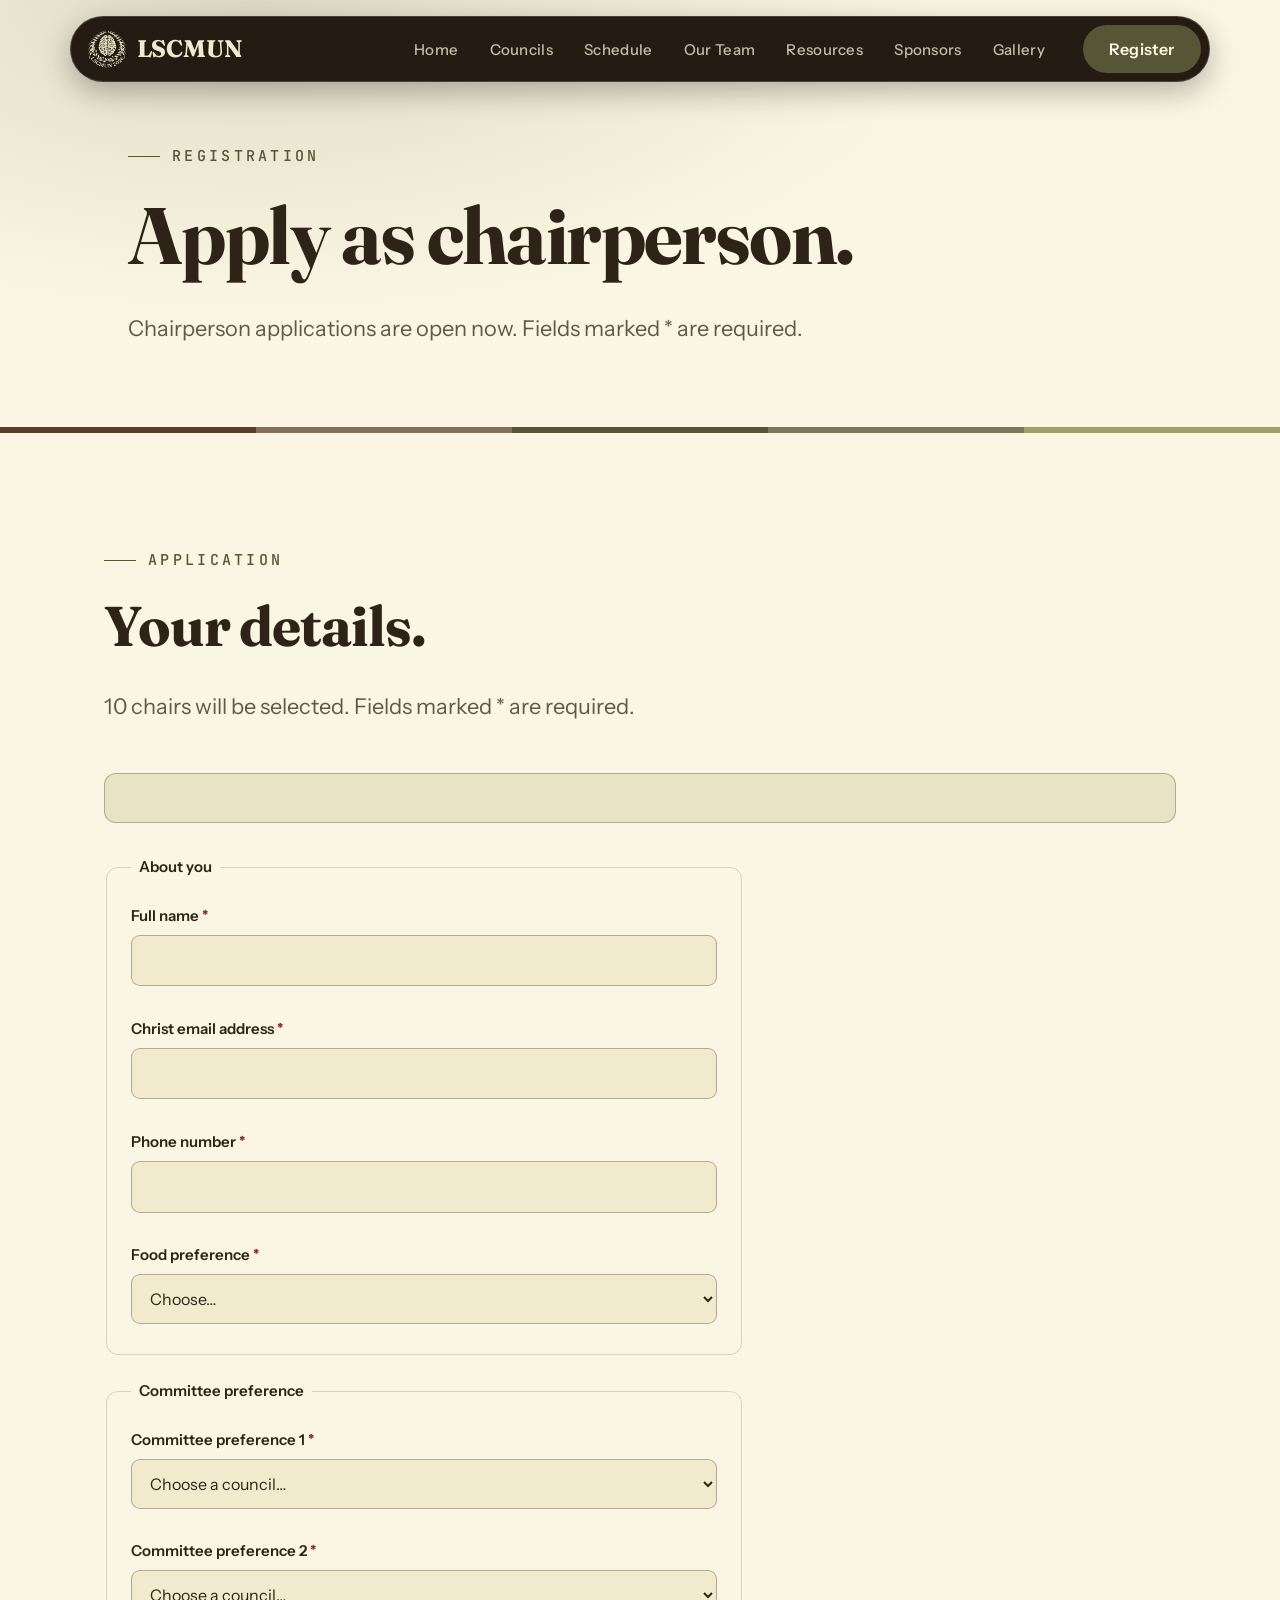
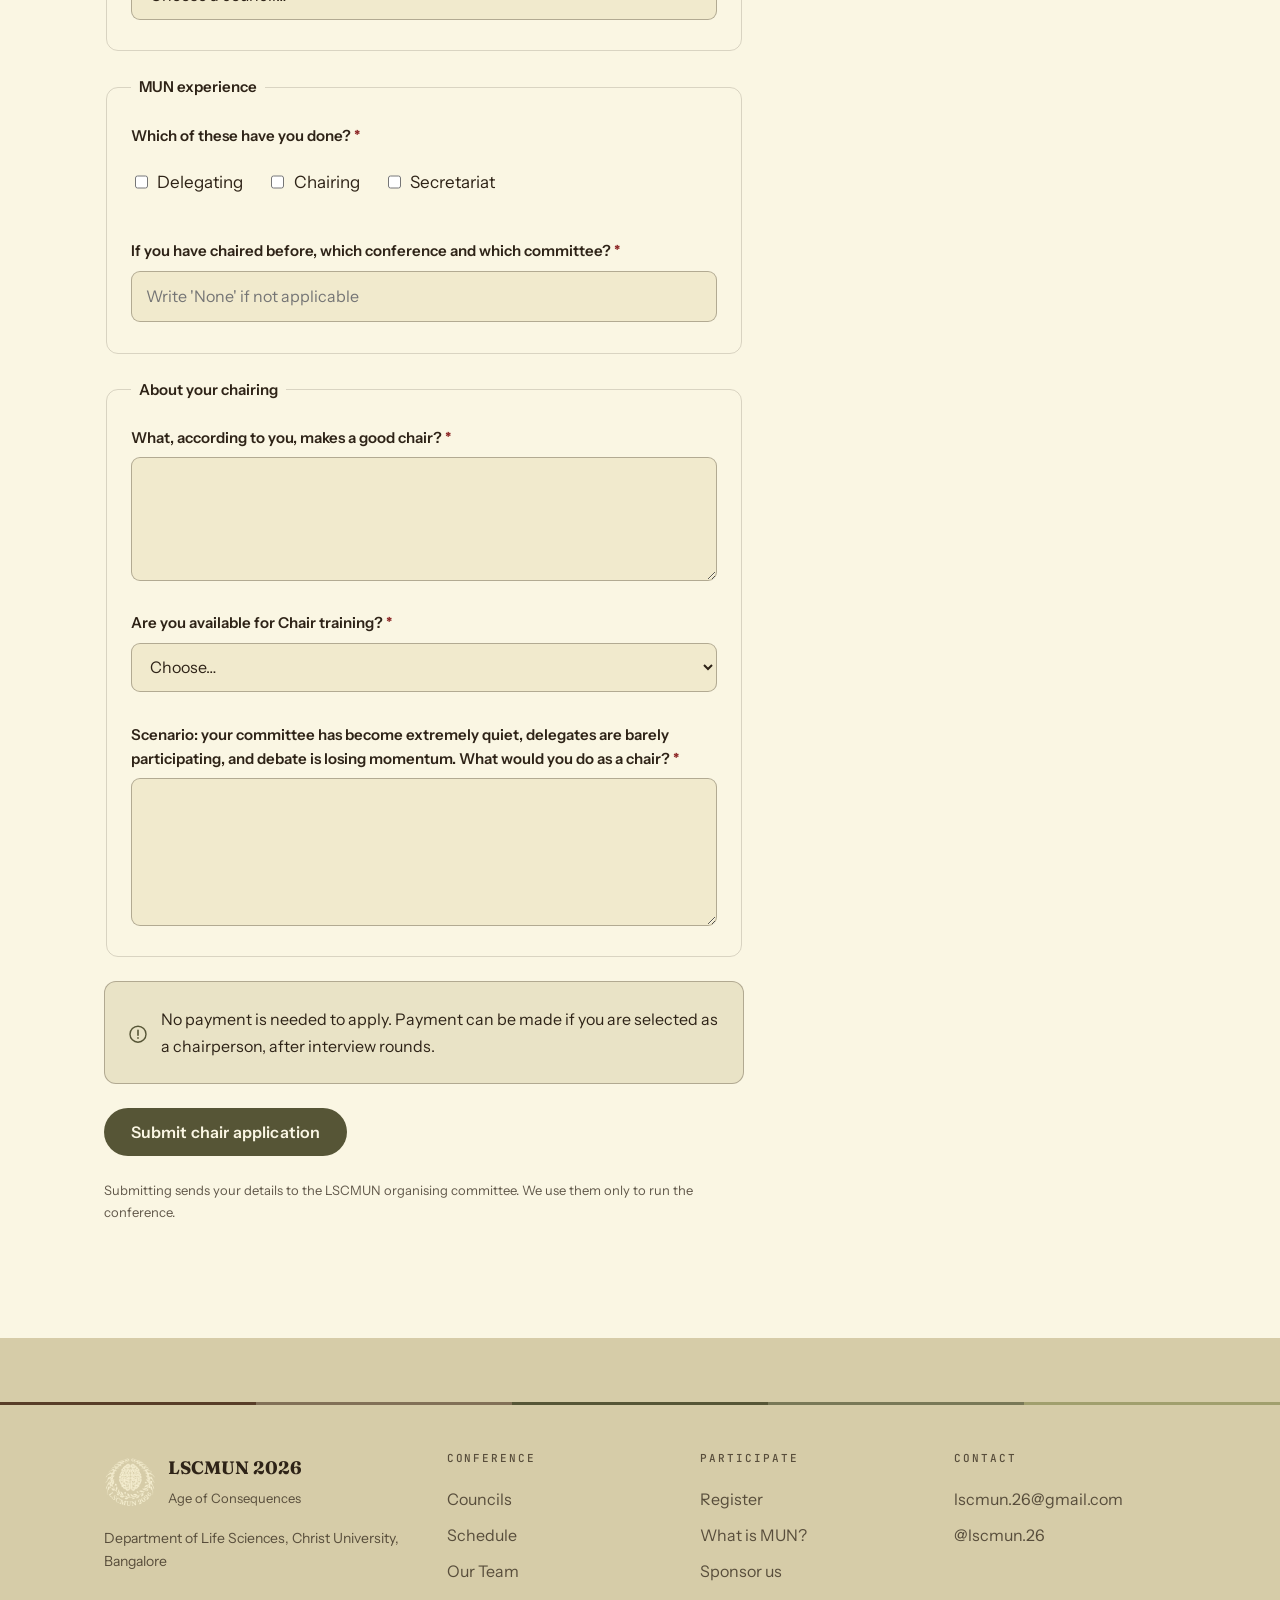
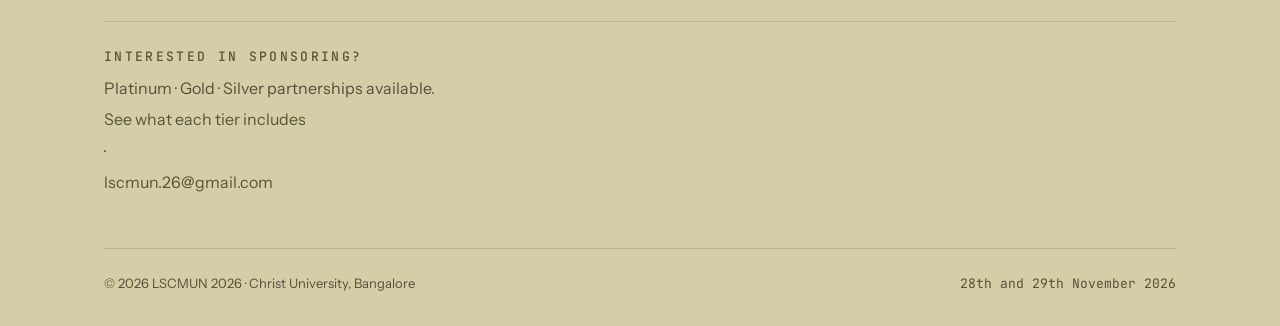
==== register.html @ cf663084 "Add LSCMUN site" ====
<!DOCTYPE html>
<html lang="en">
<head>
<meta charset="utf-8">
<meta name="viewport" content="width=device-width, initial-scale=1">
<title>Register — LSCMUN 2026</title>
<meta name="description" content="Apply to be a chairperson at LSCMUN 2026. Delegate, press, security and runner registration open later.">
<link rel="icon" href="assets/img/lscmun-mark-cream-sm.png">
<link rel="preconnect" href="https://fonts.googleapis.com">
<link rel="preconnect" href="https://fonts.gstatic.com" crossorigin>
<link rel="stylesheet" href="assets/css/site.css">
</head>
<body class="invert">
<a class="skip" href="#main">Skip to main content</a>
<div data-nav></div>

<main id="main">
  <header class="phead">
    <div class="wrap">
      <p class="eyebrow">Registration</p>
      <h1 class="h-xl u-mb4">Apply as chairperson.</h1>
      <p class="lede">
        Chairperson applications are open now. Fields marked <span class="req" aria-hidden="true">*</span> are
        required.
      </p>
    </div>
  </header>

  <div data-strata></div>

  <!--
  ============ ROLES ============
  ROLES/FEES/PAYMENT/FORM below are paused (delegate/press/security/runner
  registration) — not yet announced, so intentionally not mentioned on the
  page at all right now. Delete this comment block to reopen when ready.
  <section class="section">
    <div class="wrap">
      <p class="eyebrow reveal">Step one</p>
      <h2 class="h-lg u-mb5 reveal">Decide what you are coming as.</h2>
      <div class="grid grid--3">
        <div class="card reveal"><h3>Delegate</h3><p>Represents a country other than your own and argues from its position, not yours. Assigned to one council for both days.</p></div>
        <div class="card reveal" data-delay="120"><h3>Press</h3><p>The International Press Corps has three wings — Journalism, Caricaturing and Photography. Journalists report on significant developments and write stories around the proceedings, caricaturists use creativity and satire to portray the lighter and more thought-provoking sides of the conference, and photographers capture the memorable moments through their lens. Together, the three wings turn the conference into a story that extends beyond the committee rooms.</p></div>
        <div class="card reveal"><h3>Security</h3><p>Stationed in a council to keep proceedings orderly, and accompanies any delegate who leaves the room. One per council.</p></div>
        <div class="card reveal" data-delay="60"><h3>Runner</h3><p>Carries diplomatic notes between delegates and reads them to ensure decorum is maintained in what gets passed around. One per council.</p></div>
      </div>
      <div class="notice u-mt5 reveal" style="max-width:var(--measure)">
        <svg width="18" height="18" viewBox="0 0 18 18" fill="none" aria-hidden="true">
          <circle cx="9" cy="9" r="8" stroke="currentColor" stroke-width="1.4"/>
          <path d="M9 5v5M9 12.5v.5" stroke="currentColor" stroke-width="1.6" stroke-linecap="round"/>
        </svg>
        <div>Security and Runner spots are filled on a first come, first served basis — 9 Runner and 15 Security positions available.</div>
      </div>
    </div>
  </section>

  ============ FEES ============
  <section class="section section--raised">
    <div class="wrap">
      <p class="eyebrow reveal">Step two</p>
      <h2 class="h-lg u-mb5 reveal">What it costs.</h2>
      <div class="grid grid--2" style="gap:var(--s5)">
        <div class="reveal" data-fees></div>
        <div class="reveal" data-delay="80">
          <div class="prose">
            <p>The fee covers your council materials — placard, notepad, pen, ID card and certificate — along with
              catered lunch, in-council breakfast and snacks across both days.</p>
            <p><strong data-deadline>Early bird closes on a date to be announced.</strong>
              The table on the left always shows the rate in effect right now — it changes over by itself the
              moment early bird ends.</p>
          </div>
          <div class="notice u-mt4">
            <svg width="18" height="18" viewBox="0 0 18 18" fill="none" aria-hidden="true">
              <circle cx="9" cy="9" r="8" stroke="currentColor" stroke-width="1.4"/>
              <path d="M9 5v5M9 12.5v.5" stroke="currentColor" stroke-width="1.6" stroke-linecap="round"/>
            </svg>
            <div>Your registration is only confirmed once the Finance team has matched your payment reference
              against the account. Keep the reference number you submit below.</div>
          </div>
        </div>
      </div>
    </div>
  </section>

  ============ PAYMENT ============
  <section class="section">
    <div class="wrap">
      <p class="eyebrow reveal">Step three</p>
      <h2 class="h-lg u-mb4 reveal">Pay, then record the reference.</h2>
      <p class="lede u-mb5 reveal">
        Scan the code below with any UPI app and pay the fee for your role. When the payment completes your app
        will show a <strong>UTR or transaction reference number</strong>. You need that number for the form — take a
        screenshot before you close the app.
      </p>

      <div class="grid grid--3" style="gap:var(--s4)">
        <div class="card reveal">
          <h3>UPI</h3>
          <div class="pay pay--qronly" style="margin-top:var(--s3)">
            <div class="pay__qr">
              <img src="assets/img/upi-qr.png" alt="UPI QR code for LSCMUN 2026 payments"
                   onerror="this.outerHTML='&lt;div class=&quot;ph&quot;&gt;UPI QR CODE&lt;br&gt;Drop your QR image at&lt;br&gt;assets/img/upi-qr.png&lt;/div&gt;'">
              <p class="mono" style="font-size:.8125rem;color:#2E2317;margin:.75rem 0 0">
                Scan with any UPI app
              </p>
            </div>
          </div>
        </div>
        <div class="card reveal" data-delay="60">
          <h3>Net Banking</h3>
          <p>Transfer using your bank's net banking portal with the details below.</p>
          <p class="mono" style="margin-top:var(--s2);font-size:.875rem">
            Account name: [ACCOUNT NAME TBD]<br>
            Account number: [ACCOUNT NUMBER TBD]<br>
            IFSC code: [IFSC CODE TBD]<br>
            Bank: [BANK NAME TBD]
          </p>
        </div>
        <div class="card reveal" data-delay="120">
          <h3>Bank Transfer</h3>
          <p>For NEFT, RTGS or IMPS transfers, use the same account details as Net Banking.</p>
          <p class="mono" style="margin-top:var(--s2);font-size:.875rem">
            [BANK TRANSFER DETAILS TBD]
          </p>
        </div>
      </div>

      <div class="notice u-mt4 reveal">
        <svg width="18" height="18" viewBox="0 0 18 18" fill="none" aria-hidden="true">
          <circle cx="9" cy="9" r="8" stroke="currentColor" stroke-width="1.4"/>
          <path d="M9 5v5M9 12.5v.5" stroke="currentColor" stroke-width="1.6" stroke-linecap="round"/>
        </svg>
        <div>Net banking and bank transfer details are pending confirmation from the Finance team. UPI is the
          only method live right now — check back before paying by another method.</div>
      </div>
    </div>
  </section>

  ============ FORM ============
  <section class="section section--raised">
    <div class="wrap">
      <p class="eyebrow">Step four</p>
      <h2 class="h-lg u-mb4">Your details.</h2>
      <p class="lede u-mb5">Fields marked <span class="req" aria-hidden="true">*</span> are required.</p>

      <div id="errsum" class="errsum u-mb4" hidden tabindex="-1" role="alert">
        <h2>There is a problem with your form</h2>
        <ul></ul>
      </div>
      <div id="formstatus" class="notice u-mb4" hidden tabindex="-1" role="status"></div>

      <form class="form" data-form novalidate>
        <fieldset class="fieldset">
          <legend>About you</legend>
          <div class="form" style="gap:var(--s3);max-width:none">
            <div class="field">
              <label for="fullName">Full name <span class="req">*</span></label>
              <input id="fullName" name="fullName" type="text" required autocomplete="name">
              <div class="field__err" id="fullName-err" aria-live="polite"></div>
            </div>
            <div class="field">
              <label for="email">Christ email address <span class="req">*</span></label>
              <input id="email" name="email" type="email" required autocomplete="email" inputmode="email">
              <small>Your allocation, background guide and every update go to this address.</small>
              <div class="field__err" id="email-err" aria-live="polite"></div>
            </div>
            <div class="field">
              <label for="phone">Phone number <span class="req">*</span></label>
              <input id="phone" name="phone" type="tel" required autocomplete="tel" inputmode="tel">
              <div class="field__err" id="phone-err" aria-live="polite"></div>
            </div>
            <div class="field">
              <label for="course">Course and year <span class="req">*</span></label>
              <input id="course" name="course" type="text" required placeholder="e.g. 3 BSc Biotechnology">
              <div class="field__err" id="course-err" aria-live="polite"></div>
            </div>
          </div>
        </fieldset>

        <fieldset class="fieldset">
          <legend>Your role</legend>
          <div class="form" style="gap:var(--s3);max-width:none">
            <div class="field">
              <label for="role">Registering as <span class="req">*</span></label>
              <select id="role" name="role" required>
                <option value="">Choose a role…</option>
              </select>
              <div class="field__err" id="role-err" aria-live="polite"></div>
            </div>
            <div class="field" id="pressWingField" hidden>
              <label for="pressWing">Press wing <span class="req">*</span></label>
              <select id="pressWing" name="pressWing">
                <option value="">Choose…</option>
                <option value="Journalist">Journalist</option>
                <option value="Caricaturist">Caricaturist</option>
                <option value="Photographer">Photographer</option>
              </select>
              <div class="field__err" id="pressWing-err" aria-live="polite"></div>
            </div>
            <div class="field">
              <label for="experience">Model UN experience <span class="req">*</span></label>
              <select id="experience" name="experience" required>
                <option value="">Choose…</option>
                <option value="None — this is my first">None — this is my first</option>
                <option value="1–2 conferences">1–2 conferences</option>
                <option value="3–5 conferences">3–5 conferences</option>
                <option value="More than 5">More than 5</option>
              </select>
              <small>There is no wrong answer. This only helps the Logistics team balance the councils.</small>
              <div class="field__err" id="experience-err" aria-live="polite"></div>
            </div>
            <div class="field">
              <label for="council1">Council preference 1 <span class="req">*</span></label>
              <select id="council1" name="council1" required><option value="">Choose a council…</option></select>
              <div class="field__err" id="council1-err" aria-live="polite"></div>
            </div>
            <div class="field">
              <label for="council2">Council preference 2 <span class="req">*</span></label>
              <select id="council2" name="council2" required><option value="">Choose a council…</option></select>
              <div class="field__err" id="council2-err" aria-live="polite"></div>
            </div>
            <div class="field">
              <label for="council3">Council preference 3 <span class="req">*</span></label>
              <select id="council3" name="council3" required><option value="">Choose a council…</option></select>
              <div class="field__err" id="council3-err" aria-live="polite"></div>
            </div>
            <div class="field">
              <label for="countryPref">Country preference <span class="req">*</span></label>
              <input id="countryPref" name="countryPref" type="text" required placeholder="We try, but cannot promise">
              <div class="field__err" id="countryPref-err" aria-live="polite"></div>
            </div>
          </div>
        </fieldset>

        <fieldset class="fieldset">
          <legend>Your payment</legend>
          <div class="form" style="gap:var(--s3);max-width:none">
            <div class="field">
              <label for="paymentMethod">Payment method <span class="req">*</span></label>
              <select id="paymentMethod" name="paymentMethod" required>
                <option value="">Choose a method…</option>
                <option value="UPI">UPI</option>
                <option value="Net Banking">Net Banking</option>
                <option value="Bank Transfer">Bank Transfer</option>
              </select>
              <div class="field__err" id="paymentMethod-err" aria-live="polite"></div>
            </div>
            <div class="field">
              <label for="utr">UTR / transaction reference number <span class="req">*</span></label>
              <input id="utr" name="utr" type="text" required inputmode="latin" autocomplete="off">
              <small>The 12-digit UTR from your UPI app, or the bank transaction reference.</small>
              <div class="field__err" id="utr-err" aria-live="polite"></div>
            </div>
            <div class="field">
              <label for="amountPaid">Amount paid <span class="req">*</span></label>
              <input id="amountPaid" name="amountPaid" type="number" min="0" step="1" required inputmode="numeric">
              <div class="field__err" id="amountPaid-err" aria-live="polite"></div>
            </div>
            <div class="field">
              <label for="paymentDate">Date of payment <span class="req">*</span></label>
              <input id="paymentDate" name="paymentDate" type="date" required>
              <div class="field__err" id="paymentDate-err" aria-live="polite"></div>
            </div>
            <div class="field">
              <label for="proof">Payment screenshot <span class="req">*</span></label>
              <input id="proof" name="proof" type="file" required accept="image/*,.pdf">
              <small>Speeds up verification considerably. Maximum 5 MB.</small>
              <div class="field__err" id="proof-err" aria-live="polite"></div>
            </div>
          </div>
        </fieldset>

        <fieldset class="fieldset">
          <legend>Anything we should know</legend>
          <div class="form" style="gap:var(--s3);max-width:none">
            <div class="field">
              <label for="access">Accessibility requirements <span class="req">*</span></label>
              <input id="access" name="access" type="text" required placeholder="Write 'None' if not applicable">
              <div class="field__err" id="access-err" aria-live="polite"></div>
            </div>
            <div class="field">
              <label for="emergency">Emergency contact <span class="req">*</span></label>
              <input id="emergency" name="emergency" type="text" required placeholder="Name and phone number">
              <div class="field__err" id="emergency-err" aria-live="polite"></div>
            </div>
            <div class="field">
              <label for="foodPreference">Food preference <span class="req">*</span></label>
              <select id="foodPreference" name="foodPreference" required>
                <option value="">Choose…</option>
                <option value="Veg">Veg</option>
                <option value="Non-veg">Non-veg</option>
              </select>
              <div class="field__err" id="foodPreference-err" aria-live="polite"></div>
            </div>
          </div>
        </fieldset>

        <button class="btn btn--primary" type="submit" style="justify-self:start">Submit registration</button>
        <p class="prose" style="font-size:.8125rem;margin:0">
          Submitting sends your details to the LSCMUN organising committee. We use them only to run the conference.
        </p>
      </form>
    </div>
  </section>
  -->

  <!-- ============ CHAIR APPLICATION ============ -->
  <section class="section" id="chair-application">
    <div class="wrap">
      <p class="eyebrow">Application</p>
      <h2 class="h-lg u-mb4">Your details.</h2>
      <p class="lede u-mb5">
        10 chairs will be selected. Fields marked <span class="req" aria-hidden="true">*</span> are required.
      </p>

      <div id="chairErrsum" class="errsum u-mb4" hidden tabindex="-1" role="alert">
        <h2>There is a problem with your form</h2>
        <ul></ul>
      </div>
      <div id="chairFormStatus" class="notice u-mb4" hidden tabindex="-1" role="status"></div>

      <form class="form" data-chair-form novalidate>
        <fieldset class="fieldset">
          <legend>About you</legend>
          <div class="form" style="gap:var(--s3);max-width:none">
            <div class="field">
              <label for="chairFullName">Full name <span class="req">*</span></label>
              <input id="chairFullName" name="fullName" type="text" required autocomplete="name">
              <div class="field__err" id="chairFullName-err" aria-live="polite"></div>
            </div>
            <div class="field">
              <label for="chairEmail">Christ email address <span class="req">*</span></label>
              <input id="chairEmail" name="email" type="email" required autocomplete="email" inputmode="email">
              <div class="field__err" id="chairEmail-err" aria-live="polite"></div>
            </div>
            <div class="field">
              <label for="chairPhone">Phone number <span class="req">*</span></label>
              <input id="chairPhone" name="phone" type="tel" required autocomplete="tel" inputmode="tel">
              <div class="field__err" id="chairPhone-err" aria-live="polite"></div>
            </div>
            <div class="field">
              <label for="chairFood">Food preference <span class="req">*</span></label>
              <select id="chairFood" name="foodPreference" required>
                <option value="">Choose…</option>
                <option value="Veg">Veg</option>
                <option value="Non-veg">Non-veg</option>
              </select>
              <div class="field__err" id="chairFood-err" aria-live="polite"></div>
            </div>
          </div>
        </fieldset>

        <fieldset class="fieldset">
          <legend>Committee preference</legend>
          <div class="form" style="gap:var(--s3);max-width:none">
            <div class="field">
              <label for="chairCommittee1">Committee preference 1 <span class="req">*</span></label>
              <select id="chairCommittee1" name="chairCommittee1" required><option value="">Choose a council…</option></select>
              <div class="field__err" id="chairCommittee1-err" aria-live="polite"></div>
            </div>
            <div class="field">
              <label for="chairCommittee2">Committee preference 2 <span class="req">*</span></label>
              <select id="chairCommittee2" name="chairCommittee2" required><option value="">Choose a council…</option></select>
              <div class="field__err" id="chairCommittee2-err" aria-live="polite"></div>
            </div>
          </div>
        </fieldset>

        <fieldset class="fieldset">
          <legend>MUN experience</legend>
          <div class="form" style="gap:var(--s3);max-width:none">
            <div class="field">
              <label id="chairExpLabel">Which of these have you done? <span class="req">*</span></label>
              <div style="display:flex;flex-wrap:wrap;gap:var(--s3)" role="group" aria-labelledby="chairExpLabel">
                <label style="display:flex;align-items:center;gap:.4rem;font-weight:400">
                  <input type="checkbox" name="chairExpDelegating" value="Yes"> Delegating
                </label>
                <label style="display:flex;align-items:center;gap:.4rem;font-weight:400">
                  <input type="checkbox" name="chairExpChairing" value="Yes"> Chairing
                </label>
                <label style="display:flex;align-items:center;gap:.4rem;font-weight:400">
                  <input type="checkbox" name="chairExpSecretariat" value="Yes"> Secretariat
                </label>
              </div>
              <div class="field__err" id="chairExp-err" aria-live="polite"></div>
            </div>
            <div class="field">
              <label for="chairedDetails">If you have chaired before, which conference and which committee? <span class="req">*</span></label>
              <input id="chairedDetails" name="chairedDetails" type="text" required placeholder="Write 'None' if not applicable">
              <div class="field__err" id="chairedDetails-err" aria-live="polite"></div>
            </div>
          </div>
        </fieldset>

        <fieldset class="fieldset">
          <legend>About your chairing</legend>
          <div class="form" style="gap:var(--s3);max-width:none">
            <div class="field">
              <label for="chairQuality">What, according to you, makes a good chair? <span class="req">*</span></label>
              <textarea id="chairQuality" name="chairQuality" rows="4" required></textarea>
              <div class="field__err" id="chairQuality-err" aria-live="polite"></div>
            </div>
            <div class="field">
              <label for="chairTrainingAvailable">Are you available for Chair training? <span class="req">*</span></label>
              <select id="chairTrainingAvailable" name="chairTrainingAvailable" required>
                <option value="">Choose…</option>
                <option value="Yes">Yes</option>
                <option value="No">No</option>
              </select>
              <div class="field__err" id="chairTrainingAvailable-err" aria-live="polite"></div>
            </div>
            <div class="field">
              <label for="chairScenario">Scenario: your committee has become extremely quiet, delegates are
                barely participating, and debate is losing momentum. What would you do as a chair?
                <span class="req">*</span></label>
              <textarea id="chairScenario" name="chairScenario" rows="5" required></textarea>
              <div class="field__err" id="chairScenario-err" aria-live="polite"></div>
            </div>
          </div>
        </fieldset>

        <div class="notice">
          <svg width="18" height="18" viewBox="0 0 18 18" fill="none" aria-hidden="true">
            <circle cx="9" cy="9" r="8" stroke="currentColor" stroke-width="1.4"/>
            <path d="M9 5v5M9 12.5v.5" stroke="currentColor" stroke-width="1.6" stroke-linecap="round"/>
          </svg>
          <div>No payment is needed to apply. Payment can be made if you are selected as a chairperson, after
            interview rounds.</div>
        </div>

        <button class="btn btn--primary" type="submit" style="justify-self:start">Submit chair application</button>
        <p class="prose" style="font-size:.8125rem;margin:0">
          Submitting sends your details to the LSCMUN organising committee. We use them only to run the conference.
        </p>
      </form>
    </div>
  </section>
</main>

<div data-footer></div>
<script src="assets/js/config.js"></script>
<script src="assets/js/data.js"></script>
<script src="assets/js/site.js"></script>
</body>
</html>
---- assets/css/site.css ----
@import url('https://fonts.googleapis.com/css2?family=Fraunces:opsz,wght@9..144,400;9..144,600;9..144,700;9..144,900&family=Instrument+Sans:wght@400;500;600&family=JetBrains+Mono:wght@400;500&display=swap');

/* ============================================================
   LSCMUN 2026 — AGE OF CONSEQUENCE
   Palette: sampled from the logo files, then reconciled with the
   design team's colour sheet. Every value below is one of theirs.
   ============================================================ */

:root{
  /* --- Brand (design team sheet) --- */
  --espresso:  #2E2317;
  --cocoa:     #583D28;
  --olive:     #565536;
  --moss:      #797857;
  --sage:      #747665;
  --bone:      #F1EACD;

  /* --- Derived --- */
  --ground:        var(--espresso);
  --ground-raised: #382F2A;
  --ground-deep:   #241C13;
  --ink:           var(--bone);
  --ink-muted:     rgba(241,234,205,.60);
  --ink-faint:     rgba(241,234,205,.58);   /* 4.91:1 on the raised surface — AA */
  --rule:          rgba(241,234,205,.15);
  --rule-strong:   rgba(241,234,205,.30);

  /* Accent: the one non-earth hue in the sheet. Carries at 6.4:1
     on the ground and gives the CTAs something to be. */
  --accent:    #8EAEA9;
  --accent-hi: #A6C1BC;
  --on-accent: #2E2317;

  /* --- Type --- */
  --display: "Fraunces", Georgia, "Times New Roman", serif;
  --body:    "Instrument Sans", system-ui, -apple-system, "Segoe UI", sans-serif;
  --mono:    "JetBrains Mono", ui-monospace, "Cascadia Code", Consolas, monospace;

  /* --- Space --- */
  --s1:.5rem; --s2:1rem; --s3:1.5rem; --s4:2rem;
  --s5:3rem; --s6:4rem; --s7:6rem; --s8:9rem;
  --pad: clamp(1.25rem, 5vw, 4rem);
  --maxw: 1200px;
  --measure: 68ch;

  --dur: 480ms;
  --ease: cubic-bezier(.22,.61,.36,1);
}

/* ---------- Reset ---------- */
*,*::before,*::after{ box-sizing:border-box; }
html{ -webkit-text-size-adjust:100%; scroll-behavior:smooth; }
@media (prefers-reduced-motion: reduce){ html{ scroll-behavior:auto; } }
body{
  margin:0; background:var(--ground); color:var(--ink);
  font-family:var(--body); font-size:1.0625rem; line-height:1.65;
  -webkit-font-smoothing:antialiased; overflow-x:hidden;
}
img,svg{ max-width:100%; height:auto; display:block; }
a{ color:inherit; }
h1,h2,h3,h4{ font-family:var(--display); font-weight:700; line-height:1.06;
  letter-spacing:-.02em; margin:0; text-wrap:balance; }
p{ margin:0 0 var(--s2); }
ul{ margin:0; padding:0; list-style:none; }
:focus-visible{ outline:3px solid var(--accent); outline-offset:3px; border-radius:2px; }
::selection{ background:var(--accent); color:var(--on-accent); }

.skip{ position:absolute; left:-9999px; top:0; z-index:200;
  background:var(--accent); color:var(--on-accent); padding:.75rem 1.25rem;
  font:600 .875rem/1 var(--body); border-radius:0 0 6px 0; }
.skip:focus{ left:0; }

/* ---------- Layout ---------- */
.wrap{ width:100%; max-width:var(--maxw); margin-inline:auto; padding-inline:var(--pad); }
.section{ padding-block: clamp(3.5rem, 9vw, var(--s8)); position:relative; }
.section--raised{ background:var(--ground-raised); }
.section--deep{ background:var(--ground-deep); }

/* ---------- SIGNATURE: the strata rule ------------------------
   Five bands in the exact logo colours, read as sediment layers.
   Consequence is time made visible. Used as every section break.
   ------------------------------------------------------------ */
.strata{ display:flex; height:6px; width:100%; }
.strata span{ flex:1; }
/* Mid-tones only, so no band ever vanishes into either ground
   (bone on the light page, espresso on the dark one). */
.strata span:nth-child(1){ background:#583D28; }  /* cocoa            */
.strata span:nth-child(2){ background:#827057; }  /* light brown      */
.strata span:nth-child(3){ background:#565536; }  /* olive            */
.strata span:nth-child(4){ background:#797857; }  /* moss             */
.strata span:nth-child(5){ background:#A19F6D; }  /* light olive      */
.strata--thin{ height:3px; }

/* ---------- Type utilities ---------- */
.eyebrow{
  font-family:var(--mono); font-size:.9375rem; font-weight:500;
  letter-spacing:.22em; text-transform:uppercase; color:var(--accent);
  margin:0 0 var(--s3); display:flex; align-items:center; gap:.75rem;
}
.eyebrow::before{ content:""; width:2rem; height:1px; background:var(--accent); flex:none; }
.h-xl{ font-size:clamp(2.5rem, 7vw, 5rem); }
.h-lg{ font-size:clamp(2.125rem, 5vw, 3.5rem); }
.h-md{ font-size:clamp(1.5rem, 2.7vw, 2.125rem); }
.lede{ font-size:clamp(1.125rem, 1.7vw, 1.375rem); color:var(--ink-muted);
  max-width:var(--measure); line-height:1.7; }
.prose{ max-width:var(--measure); color:var(--ink-muted); }
.prose strong{ color:var(--ink); font-weight:600; }
.mono{ font-family:var(--mono); }

/* ---------- Buttons ---------- */
.btn{
  display:inline-flex; align-items:center; justify-content:center; gap:.6rem;
  min-height:48px; padding:.85rem 1.6rem; cursor:pointer;
  font:600 1rem/1 var(--body); letter-spacing:.01em;
  border-radius:999px; border:1px solid transparent; text-decoration:none;
  transition:background var(--dur) var(--ease), color var(--dur) var(--ease),
             border-color var(--dur) var(--ease), transform 160ms var(--ease);
}
.btn:active{ transform:scale(.98); }
.btn--primary{ background:var(--accent); color:var(--on-accent); }
.btn--primary:hover{ background:var(--accent-hi); }
.btn--ghost{ border-color:var(--rule-strong); color:var(--ink); }
.btn--ghost:hover{ border-color:var(--accent); color:var(--accent); }
.btn[aria-disabled="true"]{ opacity:.45; pointer-events:none; }

/* ---------- Floating pill nav ---------- */
.nav{
  /* Centred with insets + auto margins rather than left:50% + translate:
     a percentage width on a fixed element can resolve against the overflow
     it creates, which loops. Insets cannot exceed the viewport. */
  position:fixed; top:1rem; left:1rem; right:1rem; z-index:100;
  max-width:1140px; margin-inline:auto;
  display:flex; align-items:center; gap:var(--s3);
  padding:.5rem .5rem .5rem 1rem; border-radius:999px;
  /* Solid: a translucent bar takes on the colour of whatever scrolls
     under it, so the header appeared to change colour mid-scroll. */
  background:#241C13;
  border:1px solid rgba(241,234,205,.18);
  box-shadow:0 10px 30px rgba(0,0,0,.28);
  transition:background var(--dur) var(--ease), border-color var(--dur) var(--ease);
}
/* The nav pill is dark on EVERY page, including the light-inverted
   register page. It must therefore use fixed light-on-dark values,
   never the theme tokens — those flip to dark ink on .invert and the
   menu becomes dark text on a dark panel. */
.nav, .nav__brand b{ color:#F1EACD; }
.nav__brand{ display:flex; align-items:center; gap:.6rem; text-decoration:none; flex:none; }
.nav__brand img{ width:40px; height:40px; }
.nav__brand b{ font:700 1.5rem/1 var(--display); letter-spacing:-.005em; }
.nav__links{ display:flex; gap:.25rem; margin-left:auto; }
.nav__links li{ display:flex; }
.nav__links a{
  /* block, not inline: vertical padding on an inline element does not
     add to layout height, so the pill backgrounds overlap each other. */
  display:block; width:100%;
  padding:.6rem .85rem; border-radius:999px; text-decoration:none;
  font:500 .9375rem/1 var(--body); color:rgba(241,234,205,.78);
  letter-spacing:.02em; transition:color 200ms, background 200ms;
}
.nav__links a:hover{ color:#F1EACD; background:rgba(241,234,205,.09); }
.nav__links a[aria-current="page"]{ color:#241C13; background:#8EAEA9; font-weight:600; }
.nav__cta{ flex:none; }
.nav__toggle{ display:none; margin-left:auto; background:none;
  border:1px solid rgba(241,234,205,.28);
  color:#F1EACD; width:44px; height:44px; border-radius:999px; cursor:pointer;
  align-items:center; justify-content:center; }

@media (max-width: 940px){
  .nav{ padding:.5rem .5rem .5rem .875rem; }
  .nav__toggle{ display:inline-flex; }
  .nav__cta{ display:none; }
  .nav__links{
    position:absolute; top:calc(100% + .5rem); left:0; right:0;
    flex-direction:column; gap:.125rem; padding:.75rem;
    /* Fully opaque, and no backdrop-filter of its own: a blurred panel
       nested inside the blurred nav composites badly and the page
       shows through the menu. */
    background:#241C13;
    border:1px solid var(--rule-strong); border-radius:20px; margin:0;
    box-shadow:0 18px 40px rgba(0,0,0,.45);
  }
  .nav__links[hidden]{ display:none; }
  .nav__links a{ padding:.85rem 1rem; font-size:.9375rem; }
}

/* ============================================================
   HERO — the signature moment.
   The word CONSEQUENCE is scattered around the mark and settles
   into place on load: cause, then effect.
   ============================================================ */
.hero{
  position:relative; min-height:100svh; display:grid; place-items:center;
  padding:7rem var(--pad) 4rem; overflow:hidden; isolation:isolate;
}
.hero::after{ /* soil-depth vignette */
  content:""; position:absolute; inset:0; z-index:-1; pointer-events:none;
  background:
    radial-gradient(120% 80% at 50% 42%, rgba(121,120,87,.20), transparent 62%),
    linear-gradient(180deg, var(--ground-deep) 0%, var(--espresso) 45%, var(--ground-deep) 100%);
}
.hero__stage{
  position:relative; width:min(100%, 1100px);
  display:grid; place-items:center; gap:clamp(1.25rem, 3vw, 2rem);
}
.hero__mark{ width:clamp(140px, 17vw, 215px); opacity:1; }
.hero__stage > div{ text-align:center; }

/* ---- The headline ------------------------------------------------
   Quiet on purpose. The emblem is the hero; the theme is stated once,
   at a civil size, and left alone. One fade-and-rise on load.
   ------------------------------------------------------------------ */
.hero__h1{ margin:0; text-align:center; line-height:1.1; }
/* Italic serif, not mono — the mono eyebrow sits directly beneath it
   and two spaced-caps lines in a row read as a stutter. */
.hero__h1-sm{
  display:block; font-size:clamp(1rem,2.2vw,1.5rem);
  font-weight:400; font-style:italic; color:var(--ink-muted);
  margin-bottom:.15em;
  animation:riseIn 700ms var(--ease) 100ms backwards;
}
.hero__word{
  display:block; font-size:clamp(2rem, 6vw, 4.25rem);
  font-weight:700; letter-spacing:-.02em;
}
.hero__word .wd{ display:inline-block; white-space:nowrap; }
.hero__word .sp{ width:.28em; }
/* Letters rise in sequence — 8px and 34ms apart. Enough to feel alive
   on load, small enough that nothing moves out of alignment. */
/* The screen-reader copy of the word must not join a text selection,
   or copying the headline yields the word twice. */
.hero__word .sr-only{ user-select:none; -webkit-user-select:none; }
.hero__word .ltr{
  display:inline-block; white-space:pre;
  animation:riseIn 560ms var(--ease) backwards; animation-delay:var(--d);
}
@keyframes riseIn{
  from{ opacity:0; transform:translateY(8px); }
  to  { opacity:1; transform:none; }
}
@media (prefers-reduced-motion: reduce){
  .hero__h1-sm, .hero__word .ltr{ animation:none; }
}
.hero__caption{ position:relative; text-align:center; margin-top:var(--s4); }
.hero__eyebrow{
  font-family:var(--mono); font-size:.75rem; letter-spacing:.28em;
  text-transform:uppercase; color:var(--accent); margin:0 0 .75rem;
}
.hero__title{ font-size:clamp(1.5rem,3vw,2.25rem); font-weight:600; margin:0 0 .5rem; }
.hero__meta{ font-family:var(--mono); font-size:.9375rem; color:var(--ink-muted);
  letter-spacing:.06em; margin:0 0 var(--s5); }
.hero__actions{ display:flex; gap:.75rem; justify-content:center; flex-wrap:wrap; }

@media (max-width: 760px){
  .hero__mark{ width:clamp(130px,30vw,180px); }
  .hero__caption{ margin-top:var(--s3); }
}

.scroll-cue{ position:absolute; bottom:2rem; left:50%; translate:-50% 0;
  color:var(--ink-faint); animation:bob 2.6s ease-in-out infinite; }
@keyframes bob{ 0%,100%{ translate:-50% 0; } 50%{ translate:-50% 8px; } }
@media (prefers-reduced-motion: reduce){ .scroll-cue{ animation:none; } }

/* ---------- Scroll reveal (fade + rise) ---------- */
.reveal{ opacity:0; transform:translateY(28px);
  transition:opacity 700ms var(--ease), transform 700ms var(--ease); }
.reveal.is-in{ opacity:1; transform:none; }
@media (prefers-reduced-motion: reduce){
  .reveal{ opacity:1; transform:none; transition:none; }
}

/* ---------- Stat row ---------- */
.stats{ display:grid; grid-template-columns:repeat(auto-fit,minmax(150px,1fr));
  gap:1px; background:var(--rule); border-block:1px solid var(--rule); }
.stat{ background:var(--ground); padding:var(--s4) var(--s3); }
.section--raised .stat{ background:var(--ground-raised); }
.stat dt{ font-family:var(--mono); font-size:.8125rem; letter-spacing:.16em;
  text-transform:uppercase; color:var(--ink-faint); margin-bottom:.5rem; }
.stat dd{ margin:0; font-family:var(--display); font-size:clamp(1.75rem,3.4vw,2.5rem);
  font-weight:700; line-height:1; font-variant-numeric:tabular-nums; }

/* ---------- Council cards ---------- */
.grid{ display:grid; gap:var(--s3); }
.grid--councils{ grid-template-columns:repeat(auto-fill,minmax(320px,1fr)); }
.grid--3{ grid-template-columns:repeat(auto-fit,minmax(260px,1fr)); }
.grid--2{ grid-template-columns:repeat(auto-fit,minmax(320px,1fr)); }

.council{
  background:var(--ground-raised); border:1px solid var(--rule);
  border-radius:14px; padding:var(--s4) var(--s3) var(--s3);
  display:flex; flex-direction:column; position:relative; overflow:hidden;
  transition:border-color 620ms var(--ease), background 620ms var(--ease),
              transform 620ms var(--ease);
}
.section--raised .council{ background:var(--ground); }
.council::before{ content:""; position:absolute; inset:0 0 auto 0; height:3px;
  background:linear-gradient(90deg,var(--cocoa),var(--olive),var(--accent)); }
.council:hover{ border-color:var(--rule-strong); }
.council__code{ font-family:var(--mono); font-size:.75rem; font-weight:500;
  letter-spacing:.16em; color:var(--accent); margin-bottom:.5rem; }
.council__name{ font-size:1.4375rem; font-weight:700; margin-bottom:.75rem; }
.council__blurb{ color:var(--ink-muted); font-size:1rem; margin-bottom:var(--s3); }
.council__agendas{ margin-bottom:var(--s3); }
.council__agendas li{
  font-size:.9375rem; color:var(--ink-muted); padding-left:1.1rem;
  position:relative; margin-bottom:.5rem; line-height:1.5;
}
.council__agendas li::before{
  content:""; position:absolute; left:0; top:.6em; width:5px; height:5px;
  border-radius:50%; background:var(--moss);
}
.council__foot{ margin-top:auto; padding-top:var(--s2); border-top:1px solid var(--rule);
  display:flex; flex-wrap:wrap; gap:.4rem; align-items:center; }
.sdg{
  font-family:var(--mono); font-size:.6875rem; letter-spacing:.04em;
  padding:.3rem .55rem; border-radius:5px;
  background:#4C4B34; color:var(--bone);
  border:1px solid rgba(241,234,205,.22); white-space:nowrap;
}
.council__note{ font-family:var(--mono); font-size:.6875rem; color:var(--accent);
  letter-spacing:.08em; text-transform:uppercase; }

/* ---------- Definition / people cards ---------- */
.card{ background:var(--ground-raised); border:1px solid var(--rule);
  border-radius:14px; padding:var(--s4) var(--s3); }
.section--raised .card{ background:var(--ground); }
.card h3{ font-size:1.3125rem; margin-bottom:.65rem; }
.card p{ color:var(--ink-muted); font-size:1rem; margin:0; }

.person{ text-align:center; }
.person__ph{
  width:96px; height:96px; margin:0 auto var(--s2); border-radius:50%;
  background:var(--cocoa); border:1px solid var(--rule-strong);
  display:grid; place-items:center;
  font-family:var(--display); font-size:1.75rem; font-weight:700; color:var(--bone);
}
.person__role{ font-family:var(--mono); font-size:.6875rem; letter-spacing:.16em;
  text-transform:uppercase; color:var(--accent); margin-bottom:.4rem; }
.person__name{ font-size:1.25rem; font-weight:700; margin-bottom:.25rem; }
.person__meta{ font-family:var(--mono); font-size:.75rem; color:var(--ink-faint); }

/* ---------- Schedule ---------- */
.sched{ border-top:1px solid var(--rule); }
.sched__row{ display:grid; grid-template-columns:minmax(9rem,auto) 1fr;
  gap:var(--s3); padding:.9rem 0; border-bottom:1px solid var(--rule); align-items:baseline; }
.sched__time{ font-family:var(--mono); font-size:.8125rem; color:var(--accent);
  font-variant-numeric:tabular-nums; letter-spacing:.02em; }
.sched__what{ font-size:1.0625rem; }
.sched__row--break .sched__what{ color:var(--ink-faint); font-style:italic; }
@media (max-width:560px){
  .sched__row{ grid-template-columns:1fr; gap:.2rem; padding:.75rem 0; }
}

/* ---------- Fee table ---------- */
.fees{ width:100%; border-collapse:collapse; font-size:1.0625rem; }
.fees caption{ text-align:left; color:var(--ink-muted); font-size:.875rem;
  margin-bottom:var(--s2); }
.fees th,.fees td{ text-align:left; padding:.9rem 1rem; border-bottom:1px solid var(--rule); }
.fees thead th{ font-family:var(--mono); font-size:.6875rem; letter-spacing:.16em;
  text-transform:uppercase; color:var(--ink-faint); font-weight:500; }
.fees td:last-child{ font-family:var(--mono); font-variant-numeric:tabular-nums;
  color:var(--accent); font-weight:500; white-space:nowrap; }
.fees tbody tr:hover{ background:rgba(241,234,205,.04); }

/* ---------- Notice ---------- */
/* Solid, not translucent — a tinted overlay shifts colour depending on
   what scrolls behind it. */
.notice{
  border:1px solid rgba(142,174,169,.40); background:#33403E;
  border-radius:12px; padding:var(--s3); display:flex; gap:.9rem;
  font-size:1rem; color:var(--ink);
}
.notice svg{ flex:none; color:var(--accent); margin-top:.15rem; }
.notice strong{ color:var(--ink); }

/* ============================================================
   LIGHT INVERSION — the register page.
   The site is soil; the act of joining it is light.
   ============================================================ */
.invert{
  --ground:#FAF6E3; --ground-raised:#F1EACD; --ground-deep:#D6CCA8;
  --ink:var(--espresso); --ink-muted:rgba(46,35,23,.75); --ink-faint:rgba(46,35,23,.75);
  --rule:rgba(46,35,23,.16); --rule-strong:rgba(46,35,23,.32);
  --accent:#565536; --accent-hi:#6B6A44; --on-accent:#FAF6E3;
  background:var(--ground); color:var(--ink);
}
.invert .sdg{ background:#E2DBB8; color:#3A3928; border-color:rgba(46,35,23,.26); }
.invert .person__ph{ background:var(--moss); color:var(--bone); }
/* The lichen accent used for notices reads on espresso but disappears
   on bone — restate it in the darker key for the light page. */
.invert .notice{ border-color:rgba(46,35,23,.30); background:#E9E3C6; color:var(--ink); }

/* ---------- Forms ---------- */
.form{ display:grid; gap:var(--s3); max-width:640px; }
.field{ display:grid; gap:.4rem; }
.field > label{ font-weight:600; font-size:.9375rem; }
.field .req{ color:#9B2C2C; }
.invert .field .req{ color:#8A2222; }
.field small{ color:var(--ink-muted); font-size:.8125rem; }
.field input,.field select,.field textarea{
  font:400 1rem/1.5 var(--body); color:var(--ink);
  background:var(--ground-raised); border:1px solid var(--rule-strong);
  border-radius:9px; padding:.8rem .9rem; min-height:48px; width:100%;
  transition:border-color 200ms, background 200ms;
}
.field input:focus,.field select:focus,.field textarea:focus{
  border-color:var(--accent); outline:3px solid rgba(86,85,54,.28); outline-offset:1px;
}
.field input[aria-invalid="true"],.field select[aria-invalid="true"]{ border-color:#9B2C2C; }
.field__err{ color:#9B2C2C; font-size:.8125rem; font-weight:600; min-height:0; }
.invert .field__err{ color:#8A2222; }
.field input[type="file"]{ padding:.6rem; }
.fieldset{ border:1px solid var(--rule); border-radius:12px; padding:var(--s3); }
.fieldset legend{ font-weight:600; padding-inline:.5rem; font-size:.9375rem; }

.errsum{ border:1px solid #9B2C2C; background:rgba(155,44,44,.10);
  border-radius:12px; padding:var(--s3); }
.errsum h2{ font-family:var(--body); font-size:1rem; font-weight:700; margin-bottom:.5rem; }
.errsum ul{ list-style:disc; padding-left:1.25rem; }
.errsum a{ color:inherit; }

/* ---------- Payment block ---------- */
.pay{ display:grid; gap:var(--s4); grid-template-columns:minmax(0,1fr) minmax(0,1fr);
  align-items:start; }
@media (max-width:760px){ .pay{ grid-template-columns:1fr; } }
.pay__qr{ background:#fff; border-radius:14px; padding:var(--s3); text-align:center;
  border:1px solid var(--rule-strong); }
.pay__qr img{ width:100%; max-width:260px; margin:0 auto; }
.pay__qr .ph{ aspect-ratio:1; display:grid; place-items:center; max-width:260px;
  margin:0 auto; border:2px dashed rgba(46,35,23,.35); border-radius:10px;
  color:rgba(46,35,23,.55); font:500 .8125rem/1.5 var(--mono); text-align:center;
  padding:1rem; }
.paydl{ display:grid; gap:.1rem; }
.paydl div{ display:flex; justify-content:space-between; gap:1rem;
  padding:.65rem 0; border-bottom:1px solid var(--rule); }
.paydl dt{ color:var(--ink-muted); font-size:.875rem; }
.paydl dd{ margin:0; font-family:var(--mono); font-size:.875rem; text-align:right;
  word-break:break-word; }

/* ---------- Sponsor tiers ---------- */
.tier{ border:1px solid var(--rule); border-radius:14px; padding:var(--s4) var(--s3);
  background:var(--ground-raised); }
.section--raised .tier{ background:var(--ground); }
.tier--platinum{ border-color:rgba(142,174,169,.5); }
.tier h3{ font-size:1.75rem; margin-bottom:.75rem; }
.tier__price{ font-family:var(--mono); font-size:1rem; font-weight:500;
  color:var(--accent); margin-bottom:var(--s3); }
.tier ul li{ font-size:1rem; color:var(--ink-muted); padding-left:1.4rem;
  position:relative; margin-bottom:.5rem; }
.tier ul li::before{ content:""; position:absolute; left:0; top:.55em; width:8px; height:1px;
  background:var(--accent); }

/* ---------- Footer ---------- */
.foot{ background:var(--ground-deep); color:var(--ink); padding-block:var(--s6) var(--s4); }
.foot__grid{ display:grid; gap:var(--s4);
  grid-template-columns:minmax(0,1.4fr) repeat(auto-fit,minmax(150px,1fr)); }
@media (max-width:640px){
  .foot__grid{ grid-template-columns:1fr; gap:var(--s5); }
}
.foot h4{ font-family:var(--mono); font-size:.6875rem; letter-spacing:.18em;
  text-transform:uppercase; color:var(--ink-faint); font-weight:500; margin-bottom:var(--s2); }
.foot a{ color:var(--ink-muted); text-decoration:none; font-size:1rem;
  display:inline-block; padding:.3rem 0; transition:color 200ms; }
.foot a:hover{ color:var(--accent); }
.foot__mark{ display:flex; align-items:center; gap:.75rem; margin-bottom:var(--s2); }
.foot__mark img{ width:52px; height:52px; }
.foot__legal{ margin-top:var(--s5); padding-top:var(--s3); border-top:1px solid var(--rule);
  display:flex; flex-wrap:wrap; gap:var(--s2) var(--s4); justify-content:space-between;
  font-size:.8125rem; color:var(--ink-faint); }

/* ---------- Page entry ------------------------------------------
   Opening any tab: the header's own lines rise in sequence, and the
   whole document cross-fades from the previous page where the browser
   supports it. Same 8px/riseIn token as the hero — one rhythm across
   the site, nothing new to learn.
   ---------------------------------------------------------------- */
@media (prefers-reduced-motion: no-preference){
  @view-transition{ navigation:auto; }
}
.phead .wrap > *{ animation:riseIn 620ms var(--ease) backwards; }
.phead .wrap > *:nth-child(1){ animation-delay: 60ms; }
.phead .wrap > *:nth-child(2){ animation-delay:135ms; }
.phead .wrap > *:nth-child(3){ animation-delay:210ms; }
.phead .wrap > *:nth-child(4){ animation-delay:285ms; }
.nav{ animation:riseIn 560ms var(--ease) backwards; }
@media (prefers-reduced-motion: reduce){
  .phead .wrap > *, .nav{ animation:none; }
}

/* ---------- Page header (interior pages) ---------- */
.phead{ padding:9rem var(--pad) var(--s6); position:relative; isolation:isolate; }
.phead::after{ content:""; position:absolute; inset:0; z-index:-1;
  background:radial-gradient(90% 120% at 20% 0%, rgba(88,61,40,.42), transparent 60%); }
.invert .phead::after{ background:radial-gradient(90% 120% at 20% 0%, rgba(121,120,87,.22), transparent 60%); }

.u-center{ text-align:center; }
.u-mt3{ margin-top:var(--s3); } .u-mt4{ margin-top:var(--s4); }
.u-mt5{ margin-top:var(--s5); } .u-mb4{ margin-bottom:var(--s4); }
.u-mb5{ margin-bottom:var(--s5); }
.sr-only{ position:absolute; width:1px; height:1px; padding:0; margin:-1px;
  overflow:hidden; clip:rect(0 0 0 0); white-space:nowrap; border:0; }

/* ============================================================
   ADDITIONS
   ============================================================ */

/* ---- Equal-height boxes -------------------------------------
   Grid already stretches each row; the cards have to actually
   fill the height they are given, or short ones float short.
   ------------------------------------------------------------ */
.grid > *{ height:100%; }
.card{ display:flex; flex-direction:column; }
.card > p:last-child{ margin-bottom:0; }
.tier{ display:flex; flex-direction:column; }

/* ---- Pop reveal ---------------------------------------------
   Used for council cards and CTAs. Slightly more presence than
   the plain rise, still small.
   ------------------------------------------------------------ */
.reveal--pop{ opacity:0; transform:translateY(22px) scale(.96);
  transition:opacity 600ms var(--ease), transform 600ms var(--ease); }
.reveal--pop.is-in{ opacity:1; transform:none; }
@media (prefers-reduced-motion: reduce){
  .reveal--pop{ opacity:1; transform:none; transition:none; }
}

/* CTA groups pop in as one unit when scrolled to. */
.cta-row{ display:flex; gap:.75rem; flex-wrap:wrap; }
.u-center .cta-row{ justify-content:center; }

/* ---- Headshots ---------------------------------------------- */
.person__ph{ overflow:hidden; }
.person__ph img{ width:100%; height:100%; object-fit:cover; border-radius:50%; }
.person--lg .person__ph{ width:132px; height:132px; }

/* ---- FAQ accordion ------------------------------------------
   Real <details>/<summary>, so it is keyboard operable and
   announced correctly. The panel slides open on 0fr -> 1fr.
   ------------------------------------------------------------ */
.faq{ border:1px solid var(--rule); border-radius:14px;
  background:var(--ground-raised); overflow:hidden; }
.section--raised .faq{ background:var(--ground); }
.faq + .faq{ margin-top:.75rem; }
.faq summary{
  list-style:none; cursor:pointer; padding:1.15rem var(--s3);
  display:flex; align-items:center; justify-content:space-between; gap:1rem;
  font-family:var(--display); font-size:1.3125rem; font-weight:700;
  line-height:1.25; color:var(--ink);
  transition:background 240ms var(--ease);
}
.faq summary::-webkit-details-marker{ display:none; }
.faq summary:hover{ background:rgba(241,234,205,.05); }
.invert .faq summary:hover{ background:rgba(46,35,23,.05); }
.faq summary::after{
  content:""; flex:none; width:13px; height:13px; margin-right:.15rem;
  border-right:2.5px solid var(--accent); border-bottom:2.5px solid var(--accent);
  transform:rotate(45deg) translate(-2px,-2px);
  transition:transform 320ms var(--ease);
}
.faq[open] summary::after{ transform:rotate(-135deg) translate(-3px,-3px); }
.faq__inner{ display:grid; grid-template-rows:0fr;
  transition:grid-template-rows 380ms var(--ease); }
.faq[open] .faq__inner{ grid-template-rows:1fr; }
.faq__inner > div{ overflow:hidden; }
.faq__inner p{ padding:0 var(--s3) 1.25rem; margin:0;
  color:var(--ink-muted); font-size:1rem; max-width:64ch; }
@media (prefers-reduced-motion: reduce){
  .faq__inner, .faq summary::after{ transition:none; }
}

/* ---- Footer sponsor call ------------------------------------ */
.foot__sponsor{ margin-top:var(--s4); padding-top:var(--s3);
  border-top:1px solid var(--rule); }
.foot__sponsor b{
  display:block; font-family:var(--mono); font-size:.8125rem;
  letter-spacing:.18em; text-transform:uppercase; color:var(--accent);
  margin-bottom:.5rem; font-weight:500;
}
.foot__sponsor span{ display:block; font-size:1rem; color:var(--ink-muted); }
.foot__sponsor a{ color:var(--accent); }

/* ---- Hero lockup (full name / theme / tagline) --------------- */
.hero__full{
  font-family:var(--mono); font-size:clamp(.75rem,1.7vw,.9375rem);
  letter-spacing:.24em; text-transform:uppercase; color:var(--accent);
  margin:0 0 clamp(.6rem,1.6vw,1rem);
}
.hero__tag{
  font-size:clamp(1.0625rem,2.1vw,1.4375rem); font-style:italic;
  color:var(--ink-muted); margin:clamp(.5rem,1.4vw,.85rem) 0 0;
}

/* Fee table now carries four columns; keep it readable on phones. */
.fees th:nth-child(2), .fees td:nth-child(2){ white-space:nowrap; }
.fees th:nth-child(3), .fees td:nth-child(3){
  font-family:var(--mono); font-size:.875rem; color:var(--ink-muted); white-space:nowrap; }
@media (max-width:640px){
  .fees{ font-size:.9375rem; }
  .fees th, .fees td{ padding:.7rem .5rem; }
  .fees th:nth-child(2), .fees td:nth-child(2){ display:none; }
}

/* ---------- Gallery ------------------------------------------- */
.gallery{ display:grid; gap:var(--s3);
  grid-template-columns:repeat(auto-fill,minmax(270px,1fr)); }
.gallery__item{
  display:block; padding:0; border:1px solid var(--rule); cursor:pointer;
  background:var(--ground); border-radius:14px; overflow:hidden;
  font:inherit; color:inherit; text-align:left;
  transition:border-color 420ms var(--ease), transform 420ms var(--ease);
}
.section--raised .gallery__item{ background:var(--ground-raised); }
.gallery__item img{ width:100%; aspect-ratio:4/3; object-fit:cover; display:block; }
.gallery__item:hover{ border-color:var(--accent); transform:translateY(-3px); }
.gallery__cap{ display:block; padding:.85rem var(--s2);
  font-size:.9375rem; color:var(--ink-muted); }
@media (prefers-reduced-motion: reduce){ .gallery__item:hover{ transform:none; } }

.lightbox{
  position:fixed; inset:0; z-index:300; display:none;
  align-items:center; justify-content:center; padding:var(--pad);
  background:rgba(20,15,10,.94);
}
.lightbox.is-open{ display:flex; }
.lightbox figure{ margin:0; max-width:min(1100px,100%); max-height:100%; }
.lightbox img{ max-width:100%; max-height:80vh; object-fit:contain;
  border-radius:10px; margin-inline:auto; }
.lightbox figcaption{ color:#F1EACD; text-align:center; margin-top:var(--s2);
  font-size:1rem; }
.lightbox__x{
  position:absolute; top:1.25rem; right:1.25rem; width:48px; height:48px;
  border-radius:999px; cursor:pointer; font-size:1.75rem; line-height:1;
  background:rgba(241,234,205,.12); color:#F1EACD;
  border:1px solid rgba(241,234,205,.3);
}
.lightbox__x:hover{ background:rgba(241,234,205,.22); }

/* Seven nav items now — tighten the links a little before the
   mobile breakpoint so the pill does not crowd. */
@media (max-width:1100px) and (min-width:941px){
  .nav__links a{ padding:.6rem .6rem; font-size:.875rem; }
  .nav__brand b{ font-size:1.25rem; }
}

/* ---- Album tiles + viewer navigation ------------------------- */
.gallery__stack{ position:relative; display:block; }
/* Stacked-paper edge, so an album reads as more than one photo. */
.gallery__item--album .gallery__stack::before,
.gallery__item--album .gallery__stack::after{
  content:""; position:absolute; inset:0; border-radius:10px;
  border:1px solid var(--rule); background:var(--ground-raised);
  z-index:-1;
}
.gallery__item--album .gallery__stack::before{ transform:translate(6px,-6px); }
.gallery__item--album .gallery__stack::after{ transform:translate(12px,-12px); opacity:.6; }
.gallery__item--album{ margin-top:12px; margin-right:12px; overflow:visible; }
.gallery__item--album .gallery__stack img{ border-radius:10px; }
.gallery__count{
  position:absolute; right:.6rem; bottom:.6rem;
  font-family:var(--mono); font-size:.75rem; letter-spacing:.06em;
  padding:.35rem .6rem; border-radius:999px;
  background:rgba(20,15,10,.82); color:#F1EACD;
  border:1px solid rgba(241,234,205,.28);
}
.gallery__item .gallery__cap{ font-family:var(--display); font-weight:700;
  font-size:1.0625rem; color:var(--ink); }

.lightbox__nav{
  position:absolute; top:50%; translate:0 -50%;
  width:52px; height:52px; border-radius:999px; cursor:pointer;
  font-size:2rem; line-height:1; padding-bottom:.25rem;
  background:rgba(241,234,205,.12); color:#F1EACD;
  border:1px solid rgba(241,234,205,.3);
}
.lightbox__nav:hover{ background:rgba(241,234,205,.22); }
.lightbox__nav--prev{ left:1.25rem; }
.lightbox__nav--next{ right:1.25rem; }
@media (max-width:640px){
  .lightbox__nav{ top:auto; bottom:1.25rem; translate:none; width:48px; height:48px; }
  .lightbox__nav--prev{ left:25%; }
  .lightbox__nav--next{ right:25%; }
}

/* QR-only payment block: no details column to sit beside, so centre it. */
.pay--qronly{ grid-template-columns:1fr; justify-items:center; }
.pay--qronly .pay__qr{ width:100%; max-width:340px; }
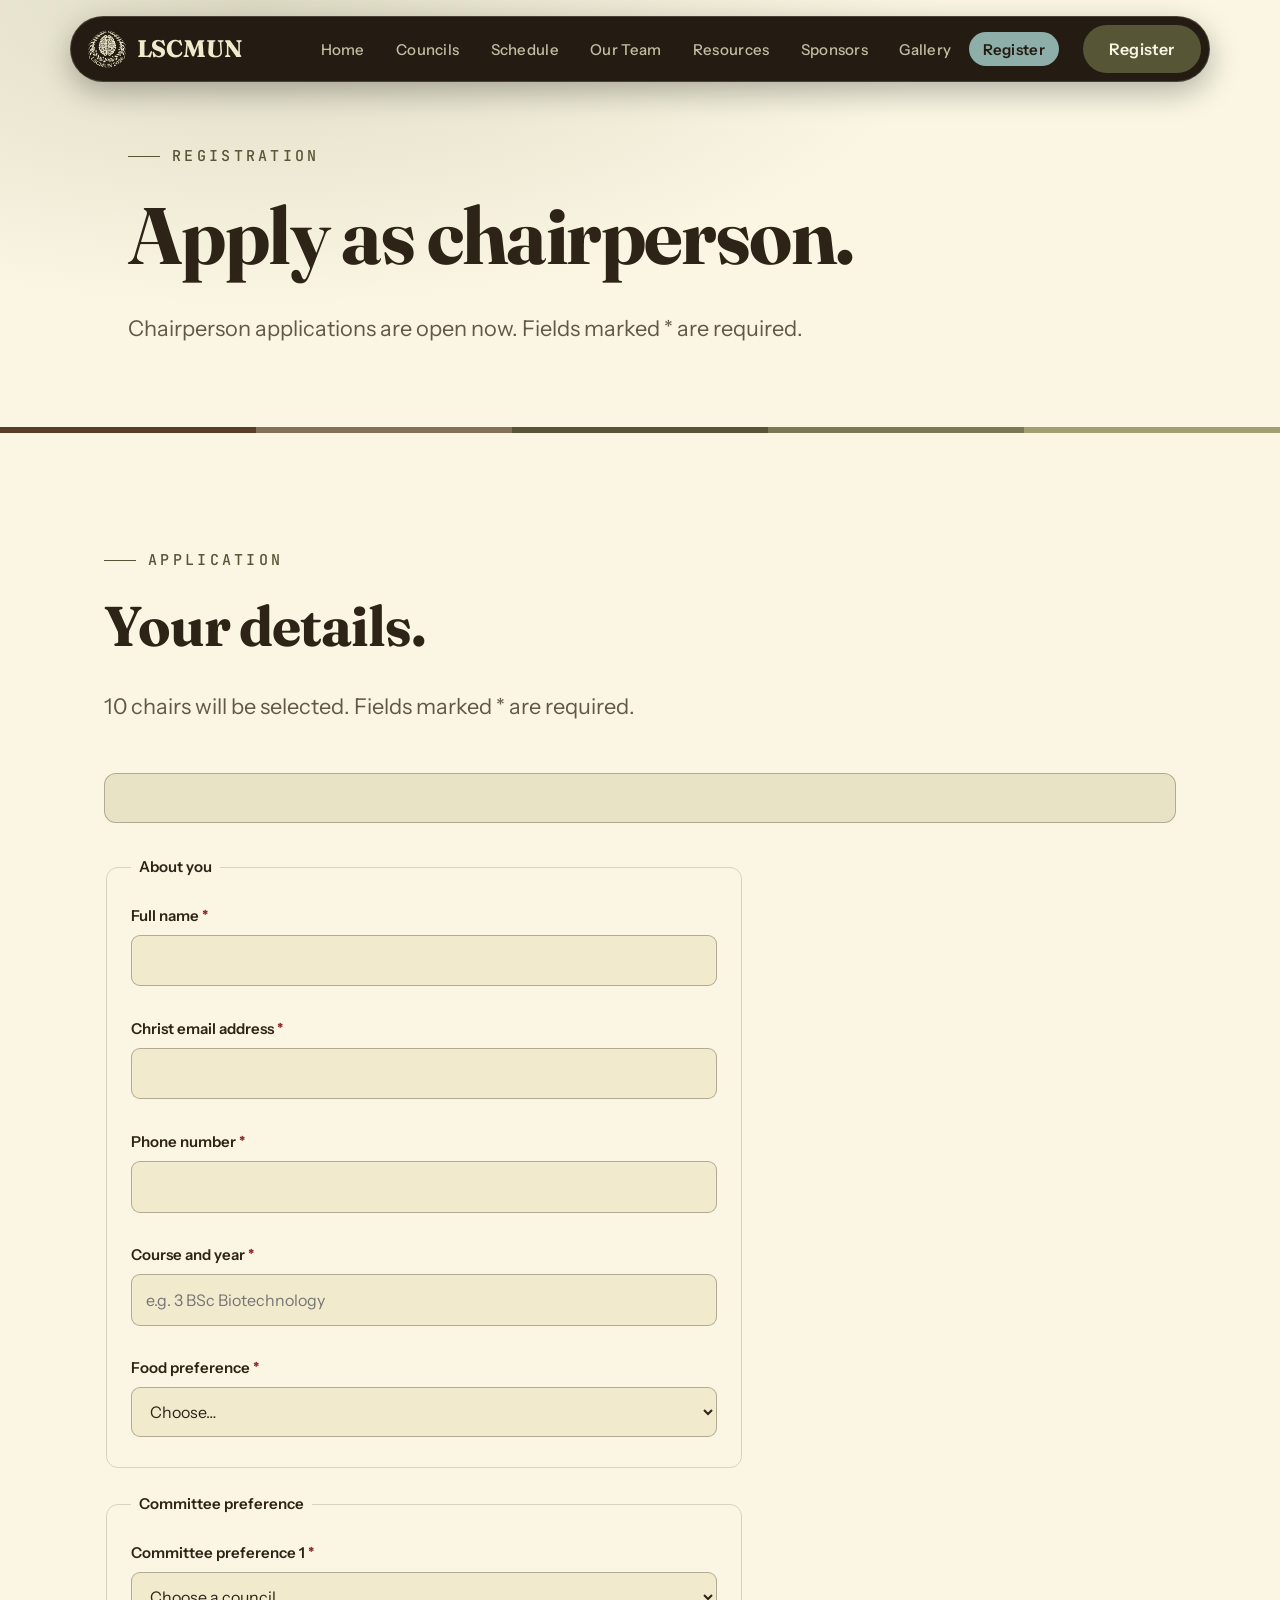
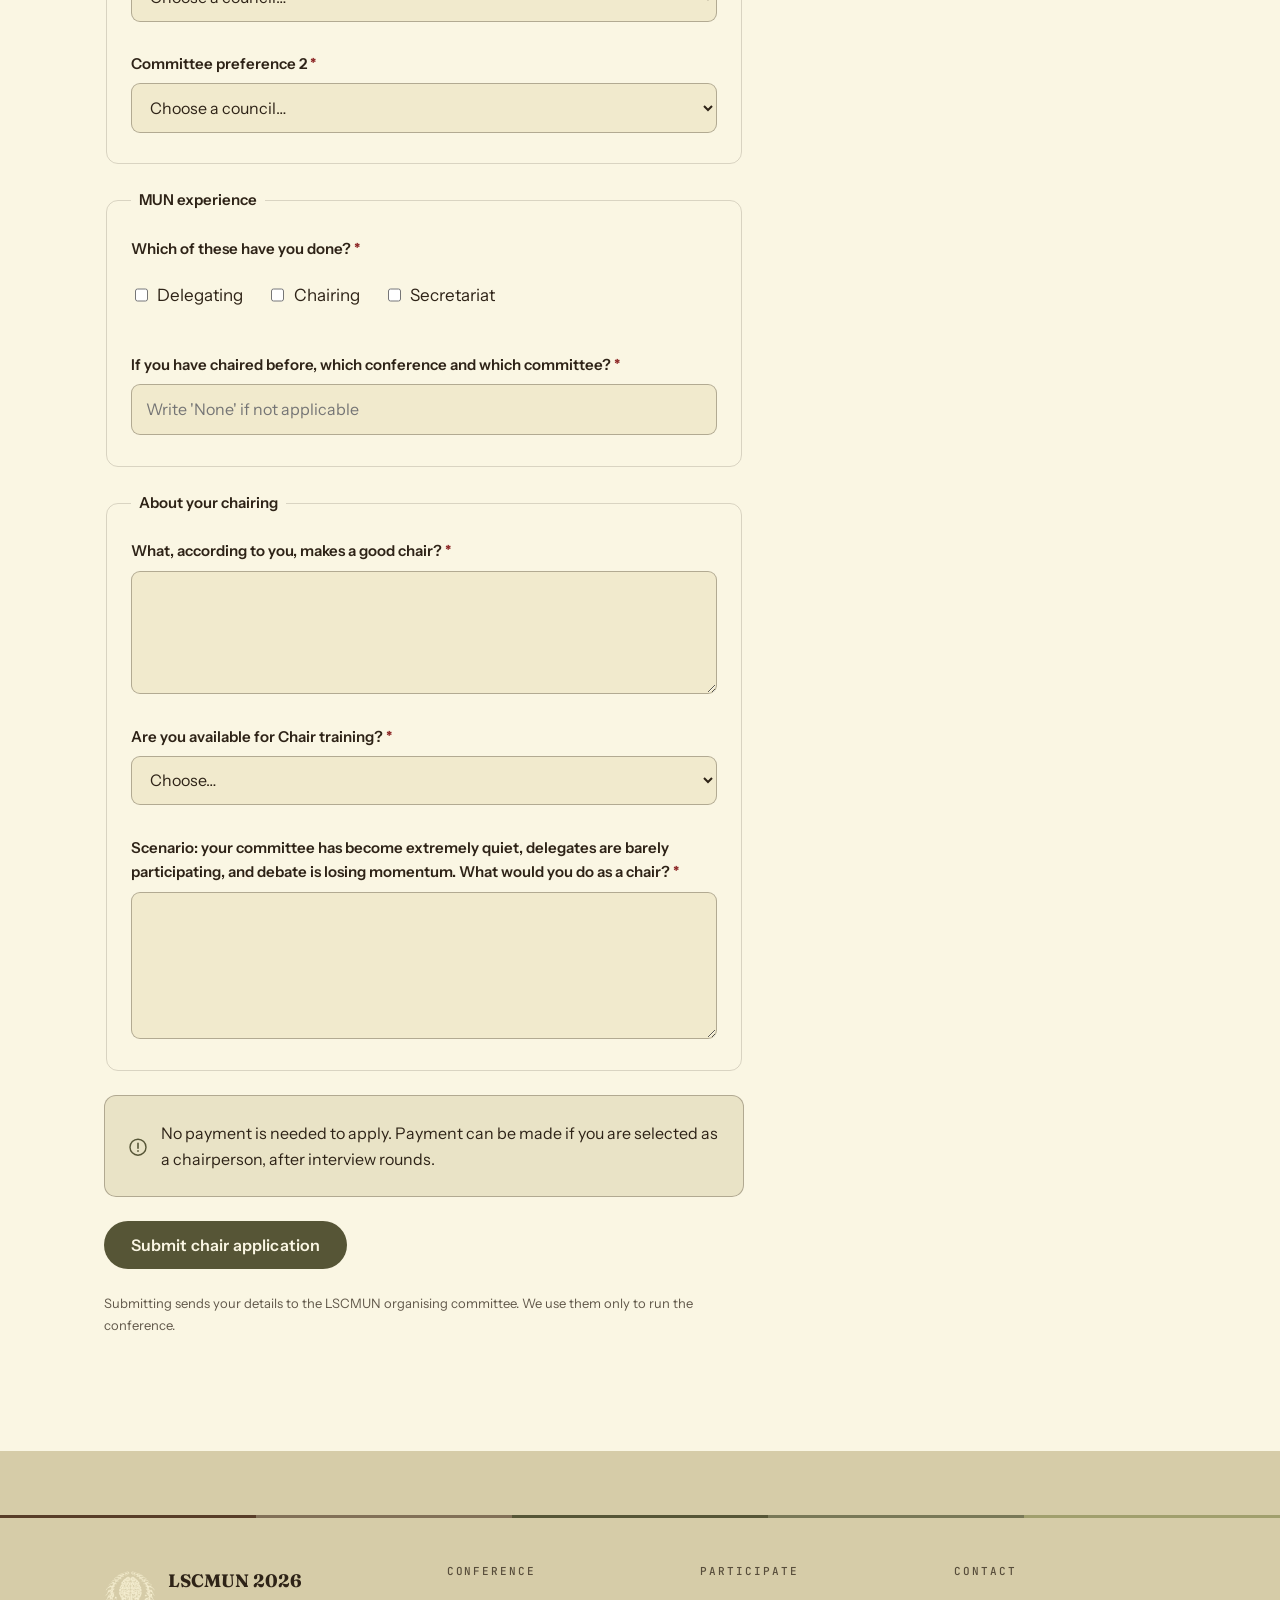
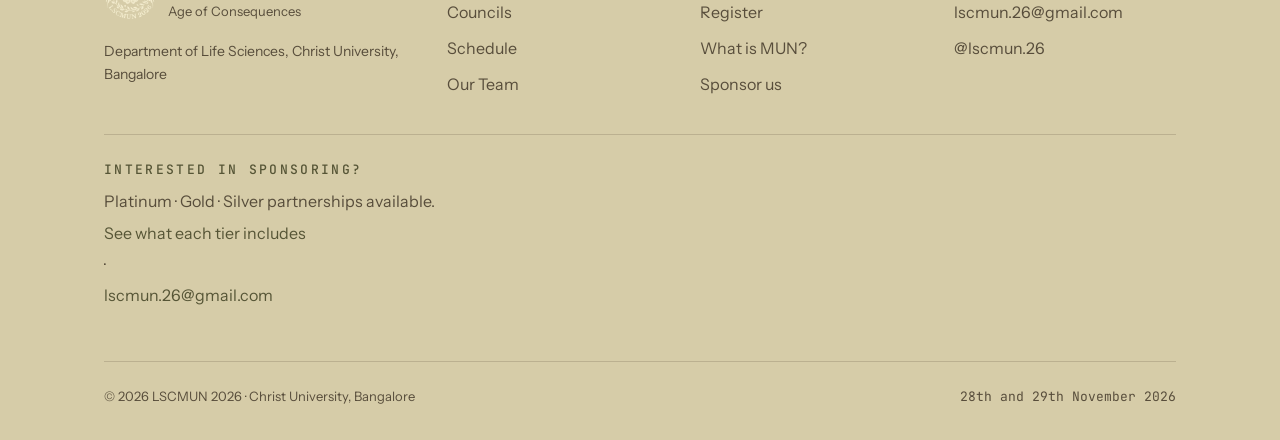
==== commit db0ae9e9: "Update team roster, remove phone numbers, add course field, add mobile Register link Co-Authored-By:" ====
--- a/register.html
+++ b/register.html
@@ -338,6 +338,11 @@
               <div class="field__err" id="chairPhone-err" aria-live="polite"></div>
             </div>
             <div class="field">
+              <label for="chairCourse">Course and year <span class="req">*</span></label>
+              <input id="chairCourse" name="course" type="text" required placeholder="e.g. 3 BSc Biotechnology">
+              <div class="field__err" id="chairCourse-err" aria-live="polite"></div>
+            </div>
+            <div class="field">
               <label for="chairFood">Food preference <span class="req">*</span></label>
               <select id="chairFood" name="foodPreference" required>
                 <option value="">Choose…</option>
--- a/assets/css/site.css
+++ b/assets/css/site.css
@@ -159,6 +159,7 @@
 }
 .nav__links a:hover{ color:#F1EACD; background:rgba(241,234,205,.09); }
 .nav__links a[aria-current="page"]{ color:#241C13; background:#8EAEA9; font-weight:600; }
+.nav__links-cta{ display:none; }
 .nav__cta{ flex:none; }
 .nav__toggle{ display:none; margin-left:auto; background:none;
   border:1px solid rgba(241,234,205,.28);
@@ -181,6 +182,9 @@
   }
   .nav__links[hidden]{ display:none; }
   .nav__links a{ padding:.85rem 1rem; font-size:.9375rem; }
+  .nav__links-cta{ display:flex; }
+  .nav__links-cta a{ color:#F1EACD; background:var(--moss); font-weight:600; }
+  .nav__links-cta a:hover{ background:var(--moss); opacity:.9; }
 }
 
 /* ============================================================
